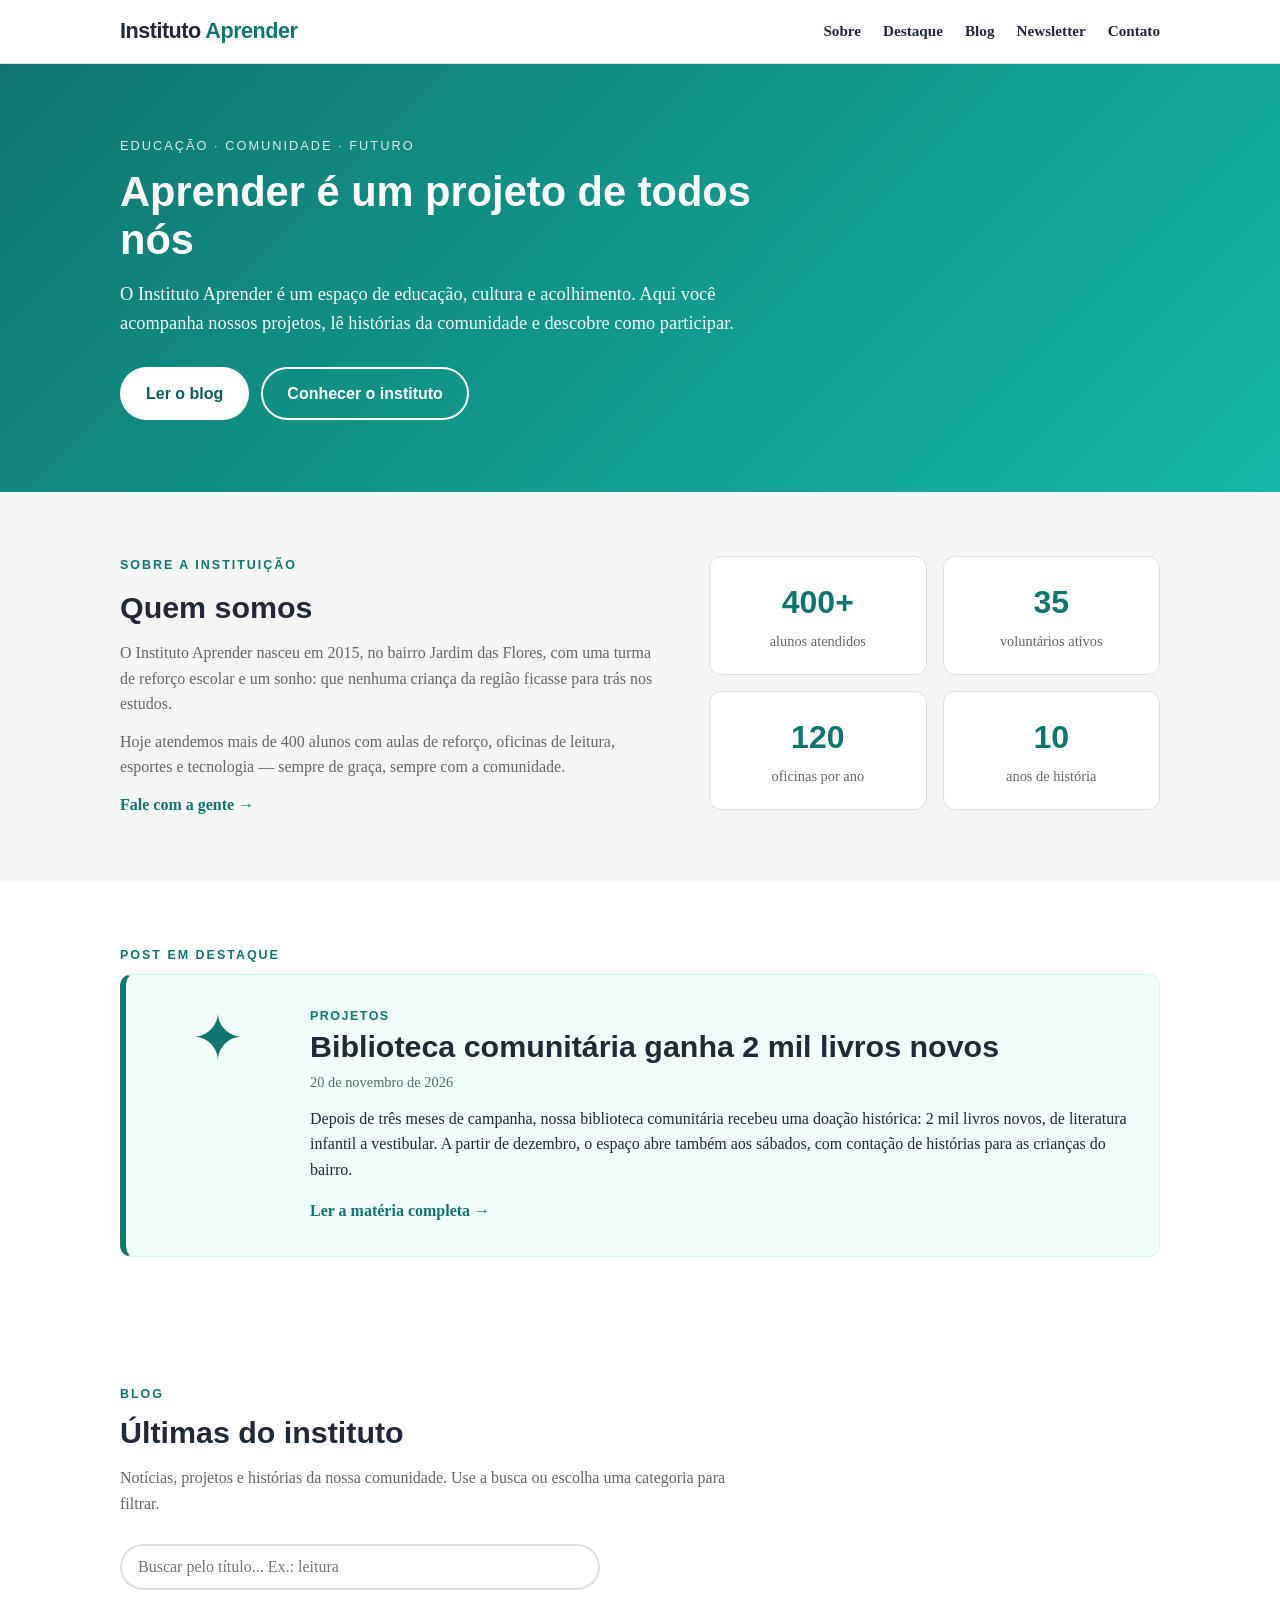
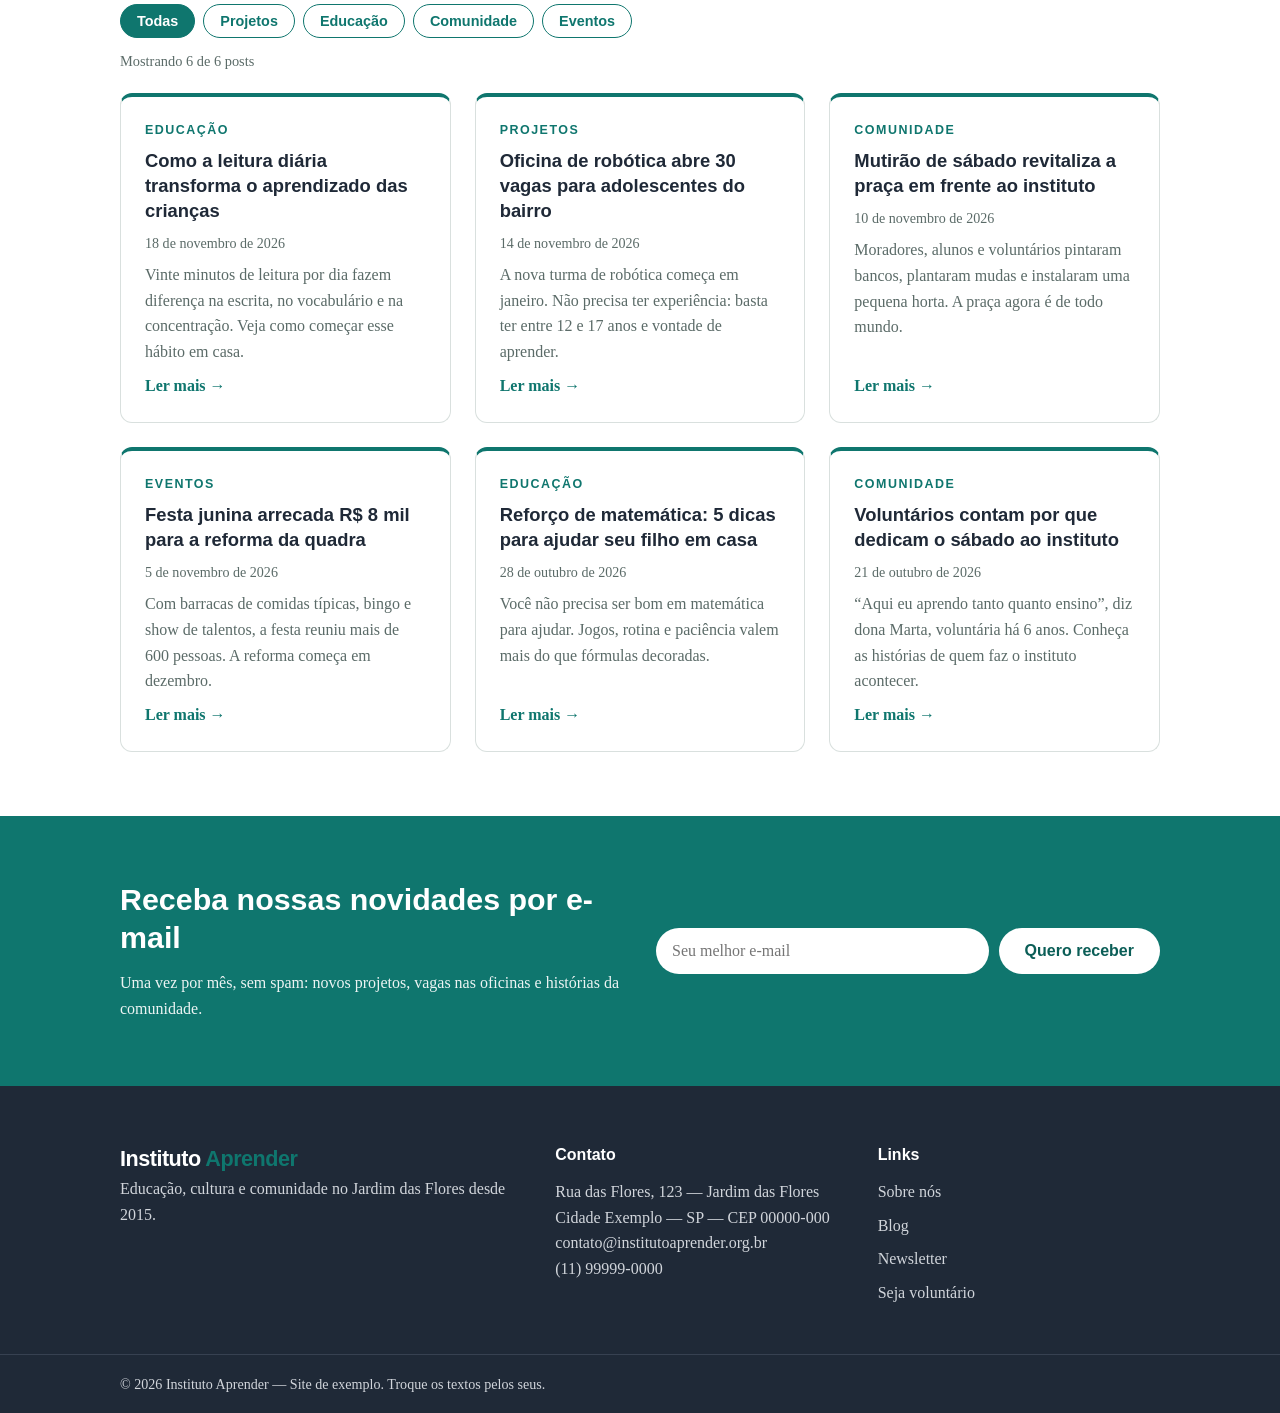
==== modelos/blog-institucional/index.html @ 38d9b3e5 "Add files via upload" ====
<!DOCTYPE html>
<html lang="pt-BR">
<head>
<meta charset="UTF-8">
<meta name="viewport" content="width=device-width, initial-scale=1.0">
<title>Instituto Aprender — Educação e Comunidade</title>
<meta name="description" content="Blog institucional do Instituto Aprender: notícias, projetos e histórias da nossa comunidade educativa.">
<link rel="stylesheet" href="style.css">
</head>
<body>

<header class="topo">
  <div class="container topo-interno">
    <a class="logo" href="#">Instituto <span>Aprender</span></a>
    <nav class="menu" aria-label="Navegação principal">
      <a href="#sobre">Sobre</a>
      <a href="#destaque">Destaque</a>
      <a href="#posts">Blog</a>
      <a href="#newsletter">Newsletter</a>
      <a href="#contato">Contato</a>
    </nav>
  </div>
</header>

<main>
  <!-- HERO -->
  <section class="hero">
    <div class="container">
      <p class="hero-tag">Educação &middot; Comunidade &middot; Futuro</p>
      <h1>Aprender é um projeto de todos nós</h1>
      <p class="hero-texto">O Instituto Aprender é um espaço de educação, cultura e acolhimento. Aqui você acompanha nossos projetos, lê histórias da comunidade e descobre como participar.</p>
      <div class="hero-acoes">
        <a class="btn btn-principal" href="#posts">Ler o blog</a>
        <a class="btn btn-secundario" href="#sobre">Conhecer o instituto</a>
      </div>
    </div>
  </section>

  <!-- SOBRE -->
  <section id="sobre" class="sobre">
    <div class="container sobre-grid">
      <div>
        <p class="rotulo">Sobre a instituição</p>
        <h2>Quem somos</h2>
        <p>O Instituto Aprender nasceu em 2015, no bairro Jardim das Flores, com uma turma de reforço escolar e um sonho: que nenhuma criança da região ficasse para trás nos estudos.</p>
        <p>Hoje atendemos mais de 400 alunos com aulas de reforço, oficinas de leitura, esportes e tecnologia — sempre de graça, sempre com a comunidade.</p>
        <a class="link-seta" href="#contato">Fale com a gente &rarr;</a>
      </div>
      <div class="sobre-numeros">
        <div class="numero"><strong>400+</strong><span>alunos atendidos</span></div>
        <div class="numero"><strong>35</strong><span>voluntários ativos</span></div>
        <div class="numero"><strong>120</strong><span>oficinas por ano</span></div>
        <div class="numero"><strong>10</strong><span>anos de história</span></div>
      </div>
    </div>
  </section>

  <!-- DESTAQUE -->
  <section id="destaque" class="destaque">
    <div class="container">
      <p class="rotulo">Post em destaque</p>
      <article class="destaque-card">
        <div class="destaque-marca" aria-hidden="true">✦</div>
        <div>
          <p class="categoria">Projetos</p>
          <h2>Biblioteca comunitária ganha 2 mil livros novos</h2>
          <p class="data">20 de novembro de 2026</p>
          <p>Depois de três meses de campanha, nossa biblioteca comunitária recebeu uma doação histórica: 2 mil livros novos, de literatura infantil a vestibular. A partir de dezembro, o espaço abre também aos sábados, com contação de histórias para as crianças do bairro.</p>
          <a class="link-seta" href="#posts">Ler a matéria completa &rarr;</a>
        </div>
      </article>
    </div>
  </section>

  <!-- BLOG / POSTS -->
  <section id="posts" class="blog">
    <div class="container">
      <p class="rotulo">Blog</p>
      <h2>Últimas do instituto</h2>
      <p class="secao-texto">Notícias, projetos e histórias da nossa comunidade. Use a busca ou escolha uma categoria para filtrar.</p>

      <div class="filtros">
        <label class="busca">
          <span class="sr-only">Buscar posts</span>
          <input type="search" id="campo-busca" placeholder="Buscar pelo título... Ex.: leitura" autocomplete="off">
        </label>
        <div class="botoes-categoria" role="group" aria-label="Filtrar por categoria">
          <button class="filtro ativo" data-categoria="todas" type="button">Todas</button>
          <button class="filtro" data-categoria="Projetos" type="button">Projetos</button>
          <button class="filtro" data-categoria="Educação" type="button">Educação</button>
          <button class="filtro" data-categoria="Comunidade" type="button">Comunidade</button>
          <button class="filtro" data-categoria="Eventos" type="button">Eventos</button>
        </div>
      </div>

      <p id="resultado-contagem" class="contagem" aria-live="polite">Mostrando 6 de 6 posts</p>

      <div class="grade-posts" id="grade-posts">
        <article class="post" data-categoria="Educação" data-titulo="Como a leitura diária transforma o aprendizado das crianças">
          <p class="categoria">Educação</p>
          <h3>Como a leitura diária transforma o aprendizado das crianças</h3>
          <p class="data">18 de novembro de 2026</p>
          <p class="resumo">Vinte minutos de leitura por dia fazem diferença na escrita, no vocabulário e na concentração. Veja como começar esse hábito em casa.</p>
          <a class="link-seta" href="#">Ler mais &rarr;</a>
        </article>

        <article class="post" data-categoria="Projetos" data-titulo="Oficina de robótica abre 30 vagas para adolescentes do bairro">
          <p class="categoria">Projetos</p>
          <h3>Oficina de robótica abre 30 vagas para adolescentes do bairro</h3>
          <p class="data">14 de novembro de 2026</p>
          <p class="resumo">A nova turma de robótica começa em janeiro. Não precisa ter experiência: basta ter entre 12 e 17 anos e vontade de aprender.</p>
          <a class="link-seta" href="#">Ler mais &rarr;</a>
        </article>

        <article class="post" data-categoria="Comunidade" data-titulo="Mutirão de sábado revitaliza a praça em frente ao instituto">
          <p class="categoria">Comunidade</p>
          <h3>Mutirão de sábado revitaliza a praça em frente ao instituto</h3>
          <p class="data">10 de novembro de 2026</p>
          <p class="resumo">Moradores, alunos e voluntários pintaram bancos, plantaram mudas e instalaram uma pequena horta. A praça agora é de todo mundo.</p>
          <a class="link-seta" href="#">Ler mais &rarr;</a>
        </article>

        <article class="post" data-categoria="Eventos" data-titulo="Festa junina arrecada R$ 8 mil para a reforma da quadra">
          <p class="categoria">Eventos</p>
          <h3>Festa junina arrecada R$ 8 mil para a reforma da quadra</h3>
          <p class="data">5 de novembro de 2026</p>
          <p class="resumo">Com barracas de comidas típicas, bingo e show de talentos, a festa reuniu mais de 600 pessoas. A reforma começa em dezembro.</p>
          <a class="link-seta" href="#">Ler mais &rarr;</a>
        </article>

        <article class="post" data-categoria="Educação" data-titulo="Reforço de matemática: 5 dicas para ajudar seu filho em casa">
          <p class="categoria">Educação</p>
          <h3>Reforço de matemática: 5 dicas para ajudar seu filho em casa</h3>
          <p class="data">28 de outubro de 2026</p>
          <p class="resumo">Você não precisa ser bom em matemática para ajudar. Jogos, rotina e paciência valem mais do que fórmulas decoradas.</p>
          <a class="link-seta" href="#">Ler mais &rarr;</a>
        </article>

        <article class="post" data-categoria="Comunidade" data-titulo="Voluntários contam por que dedicam o sábado ao instituto">
          <p class="categoria">Comunidade</p>
          <h3>Voluntários contam por que dedicam o sábado ao instituto</h3>
          <p class="data">21 de outubro de 2026</p>
          <p class="resumo">“Aqui eu aprendo tanto quanto ensino”, diz dona Marta, voluntária há 6 anos. Conheça as histórias de quem faz o instituto acontecer.</p>
          <a class="link-seta" href="#">Ler mais &rarr;</a>
        </article>
      </div>

      <p id="sem-resultados" class="sem-resultados" hidden>Nenhum post encontrado. Tente outra palavra ou outra categoria.</p>
    </div>
  </section>

  <!-- NEWSLETTER -->
  <section id="newsletter" class="newsletter">
    <div class="container newsletter-interno">
      <div>
        <h2>Receba nossas novidades por e-mail</h2>
        <p>Uma vez por mês, sem spam: novos projetos, vagas nas oficinas e histórias da comunidade.</p>
      </div>
      <form id="form-newsletter" class="form-newsletter" novalidate>
        <label class="sr-only" for="email-newsletter">Seu melhor e-mail</label>
        <input type="email" id="email-newsletter" placeholder="Seu melhor e-mail" required>
        <button class="btn btn-principal" type="submit">Quero receber</button>
        <p id="msg-newsletter" class="msg-sucesso" role="status" hidden></p>
      </form>
    </div>
  </section>
</main>

<!-- CONTATO / RODAPÉ -->
<footer id="contato" class="rodape">
  <div class="container rodape-grid">
    <div>
      <p class="logo rodape-logo">Instituto <span>Aprender</span></p>
      <p>Educação, cultura e comunidade no Jardim das Flores desde 2015.</p>
    </div>
    <div>
      <h3>Contato</h3>
      <p>Rua das Flores, 123 — Jardim das Flores<br>Cidade Exemplo — SP — CEP 00000-000<br>contato@institutoaprender.org.br<br>(11) 99999-0000</p>
    </div>
    <div>
      <h3>Links</h3>
      <ul class="rodape-links">
        <li><a href="#sobre">Sobre nós</a></li>
        <li><a href="#posts">Blog</a></li>
        <li><a href="#newsletter">Newsletter</a></li>
        <li><a href="#">Seja voluntário</a></li>
      </ul>
    </div>
  </div>
  <div class="rodape-base">
    <div class="container">
      <p>&copy; 2026 Instituto Aprender — Site de exemplo. Troque os textos pelos seus.</p>
    </div>
  </div>
</footer>

<script src="script.js"></script>
</body>
</html>
---- modelos/blog-institucional/style.css ----
/* ============================================================
   Instituto Aprender — Blog institucional
   Paleta: teal / verde-água + cinza claro
   Fontes do sistema — sem dependências externas
   ============================================================ */

:root {
  --teal: #0f766e;
  --teal-escuro: #0b5e57;
  --teal-claro: #ccfbf1;
  --teal-fundo: #f0fdfa;
  --cinza-fundo: #f4f6f6;
  --cinza-borda: #d9e0de;
  --texto: #1f2937;
  --texto-suave: #5b6b68;
  --branco: #ffffff;
  --raio: 12px;
}

* { box-sizing: border-box; margin: 0; padding: 0; }

html { scroll-behavior: smooth; }

body {
  font-family: Georgia, "Times New Roman", serif;
  color: var(--texto);
  background: var(--branco);
  line-height: 1.6;
}

h1, h2, h3, .logo, .btn, .filtro, .rotulo, .categoria {
  font-family: -apple-system, "Segoe UI", Roboto, Arial, sans-serif;
}

.container { max-width: 1080px; margin: 0 auto; padding: 0 20px; }
.sr-only {
  position: absolute; width: 1px; height: 1px;
  overflow: hidden; clip: rect(0 0 0 0); white-space: nowrap;
}

a { color: var(--teal); }
img { max-width: 100%; }

/* ---------- Topo ---------- */
.topo {
  background: var(--branco);
  border-bottom: 1px solid var(--cinza-borda);
  position: sticky; top: 0; z-index: 10;
}
.topo-interno {
  display: flex; align-items: center; justify-content: space-between;
  gap: 16px; padding-top: 14px; padding-bottom: 14px; flex-wrap: wrap;
}
.logo {
  font-size: 1.35rem; font-weight: 800; color: var(--texto);
  text-decoration: none; letter-spacing: -0.5px;
}
.logo span { color: var(--teal); }
.menu { display: flex; gap: 22px; flex-wrap: wrap; }
.menu a {
  color: var(--texto); text-decoration: none; font-weight: 600; font-size: 0.95rem;
}
.menu a:hover { color: var(--teal); }

/* ---------- Hero ---------- */
.hero {
  background: linear-gradient(135deg, var(--teal) 0%, #14b8a6 100%);
  color: var(--branco);
  padding: 72px 0;
}
.hero-tag {
  font-family: -apple-system, "Segoe UI", Roboto, Arial, sans-serif;
  text-transform: uppercase; letter-spacing: 2px; font-size: 0.8rem;
  opacity: 0.85; margin-bottom: 12px;
}
.hero h1 { font-size: 2.6rem; line-height: 1.15; max-width: 640px; margin-bottom: 16px; }
.hero-texto { font-size: 1.15rem; max-width: 620px; opacity: 0.95; margin-bottom: 28px; }
.hero-acoes { display: flex; gap: 12px; flex-wrap: wrap; }

.btn {
  display: inline-block; padding: 12px 24px; border-radius: 999px;
  font-weight: 700; text-decoration: none; border: 2px solid transparent;
  cursor: pointer; font-size: 1rem;
}
.btn-principal { background: var(--branco); color: var(--teal-escuro); }
.btn-principal:hover { background: var(--teal-claro); }
.btn-secundario { border-color: var(--branco); color: var(--branco); }
.btn-secundario:hover { background: rgba(255, 255, 255, 0.15); }

/* ---------- Seções ---------- */
section { padding: 64px 0; }
.rotulo {
  text-transform: uppercase; letter-spacing: 2px; font-size: 0.78rem;
  font-weight: 700; color: var(--teal); margin-bottom: 8px;
}
h2 { font-size: 1.9rem; line-height: 1.25; margin-bottom: 14px; }
.secao-texto { color: var(--texto-suave); max-width: 640px; margin-bottom: 28px; }
.link-seta { font-weight: 700; text-decoration: none; }
.link-seta:hover { text-decoration: underline; }

/* ---------- Sobre ---------- */
.sobre { background: var(--cinza-fundo); }
.sobre-grid { display: grid; grid-template-columns: 1.2fr 1fr; gap: 48px; align-items: start; }
.sobre-grid p { margin-bottom: 12px; color: var(--texto-suave); }
.sobre-grid p:first-of-type { color: var(--teal); }
.sobre-numeros {
  display: grid; grid-template-columns: 1fr 1fr; gap: 16px;
}
.numero {
  background: var(--branco); border: 1px solid var(--cinza-borda);
  border-radius: var(--raio); padding: 20px; text-align: center;
}
.numero strong {
  display: block; font-family: -apple-system, "Segoe UI", Roboto, Arial, sans-serif;
  font-size: 2rem; color: var(--teal);
}
.numero span { font-size: 0.9rem; color: var(--texto-suave); }

/* ---------- Destaque ---------- */
.destaque-card {
  display: grid; grid-template-columns: 120px 1fr; gap: 32px;
  background: var(--teal-fundo); border: 1px solid var(--teal-claro);
  border-left: 6px solid var(--teal);
  border-radius: var(--raio); padding: 32px; align-items: start;
}
.destaque-marca {
  font-size: 4rem; color: var(--teal); text-align: center; line-height: 1;
}
.destaque-card h2 { margin-bottom: 6px; }
.destaque-card .data { color: var(--texto-suave); font-size: 0.9rem; margin-bottom: 12px; }
.destaque-card p:last-of-type { margin-bottom: 16px; }

/* ---------- Blog ---------- */
.filtros { display: flex; flex-direction: column; gap: 14px; margin-bottom: 12px; }
.busca input {
  width: 100%; max-width: 480px; padding: 12px 16px;
  border: 2px solid var(--cinza-borda); border-radius: 999px;
  font-size: 1rem; font-family: inherit; background: var(--branco);
}
.busca input:focus { outline: none; border-color: var(--teal); }
.botoes-categoria { display: flex; gap: 8px; flex-wrap: wrap; }
.filtro {
  padding: 8px 16px; border-radius: 999px; border: 1.5px solid var(--teal);
  background: var(--branco); color: var(--teal); font-weight: 700;
  cursor: pointer; font-size: 0.9rem;
}
.filtro:hover { background: var(--teal-claro); }
.filtro.ativo { background: var(--teal); color: var(--branco); }
.contagem { color: var(--texto-suave); font-size: 0.9rem; margin-bottom: 20px; }

.grade-posts {
  display: grid; grid-template-columns: repeat(3, 1fr); gap: 24px;
}
.post {
  border: 1px solid var(--cinza-borda); border-radius: var(--raio);
  padding: 24px; background: var(--branco);
  display: flex; flex-direction: column; gap: 8px;
  border-top: 4px solid var(--teal);
}
.post:hover { box-shadow: 0 6px 20px rgba(15, 118, 110, 0.12); }
.categoria {
  font-size: 0.78rem; font-weight: 700; text-transform: uppercase;
  letter-spacing: 1.5px; color: var(--teal);
}
.post h3 { font-size: 1.15rem; line-height: 1.35; }
.post .data { color: var(--texto-suave); font-size: 0.88rem; }
.post .resumo { color: var(--texto-suave); flex: 1; }
.sem-resultados {
  background: var(--cinza-fundo); border-radius: var(--raio);
  padding: 24px; text-align: center; color: var(--texto-suave); margin-top: 8px;
}

/* ---------- Newsletter ---------- */
.newsletter { background: var(--teal); color: var(--branco); }
.newsletter-interno {
  display: grid; grid-template-columns: 1fr 1fr; gap: 32px; align-items: center;
}
.newsletter h2 { color: var(--branco); }
.newsletter p { opacity: 0.92; }
.form-newsletter { display: flex; gap: 10px; flex-wrap: wrap; }
.form-newsletter input {
  flex: 1; min-width: 220px; padding: 12px 16px; border-radius: 999px;
  border: none; font-size: 1rem; font-family: inherit;
}
.form-newsletter input:focus { outline: 3px solid var(--teal-claro); }
.msg-sucesso {
  width: 100%; background: var(--teal-claro); color: var(--teal-escuro);
  border-radius: 8px; padding: 12px 16px; font-weight: 700;
  font-family: -apple-system, "Segoe UI", Roboto, Arial, sans-serif;
}

/* ---------- Rodapé ---------- */
.rodape { background: #1f2937; color: #d1d5db; padding: 56px 0 0; }
.rodape-grid {
  display: grid; grid-template-columns: 1.4fr 1fr 1fr; gap: 40px; padding-bottom: 40px;
}
.rodape-logo { color: var(--branco); }
.rodape h3 {
  color: var(--branco); font-size: 1rem; margin-bottom: 12px;
  font-family: -apple-system, "Segoe UI", Roboto, Arial, sans-serif;
}
.rodape-links { list-style: none; }
.rodape-links li { margin-bottom: 8px; }
.rodape-links a, .rodape a { color: #d1d5db; text-decoration: none; }
.rodape-links a:hover { color: var(--branco); text-decoration: underline; }
.rodape-base { border-top: 1px solid #374151; padding: 18px 0; font-size: 0.88rem; }

/* ---------- Responsivo ---------- */
@media (max-width: 820px) {
  .grade-posts { grid-template-columns: repeat(2, 1fr); }
  .sobre-grid, .newsletter-interno { grid-template-columns: 1fr; gap: 28px; }
  .rodape-grid { grid-template-columns: 1fr 1fr; }
  .hero h1 { font-size: 2rem; }
}
@media (max-width: 560px) {
  section { padding: 44px 0; }
  .hero { padding: 52px 0; }
  .hero h1 { font-size: 1.7rem; }
  .grade-posts { grid-template-columns: 1fr; }
  .destaque-card { grid-template-columns: 1fr; gap: 8px; padding: 24px; }
  .destaque-marca { text-align: left; font-size: 2.5rem; }
  .rodape-grid { grid-template-columns: 1fr; }
  .menu { gap: 14px; }
}
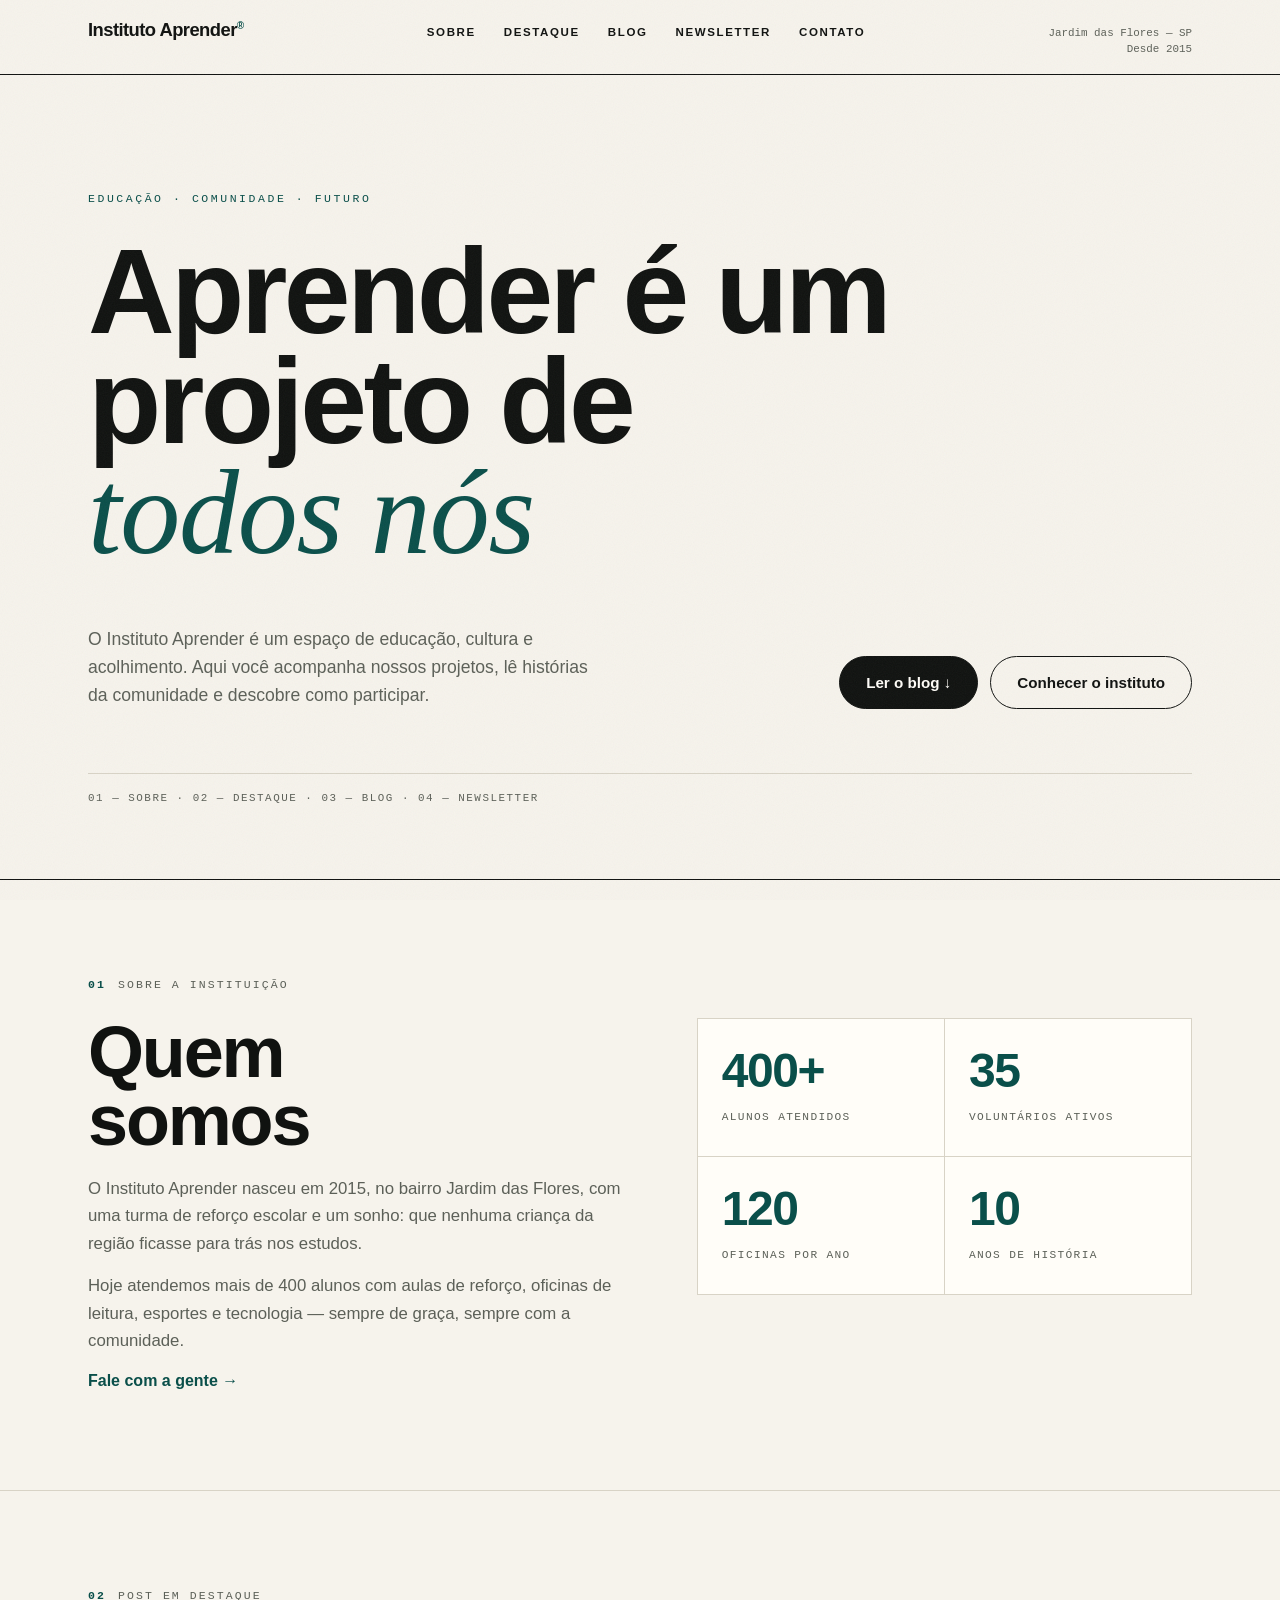
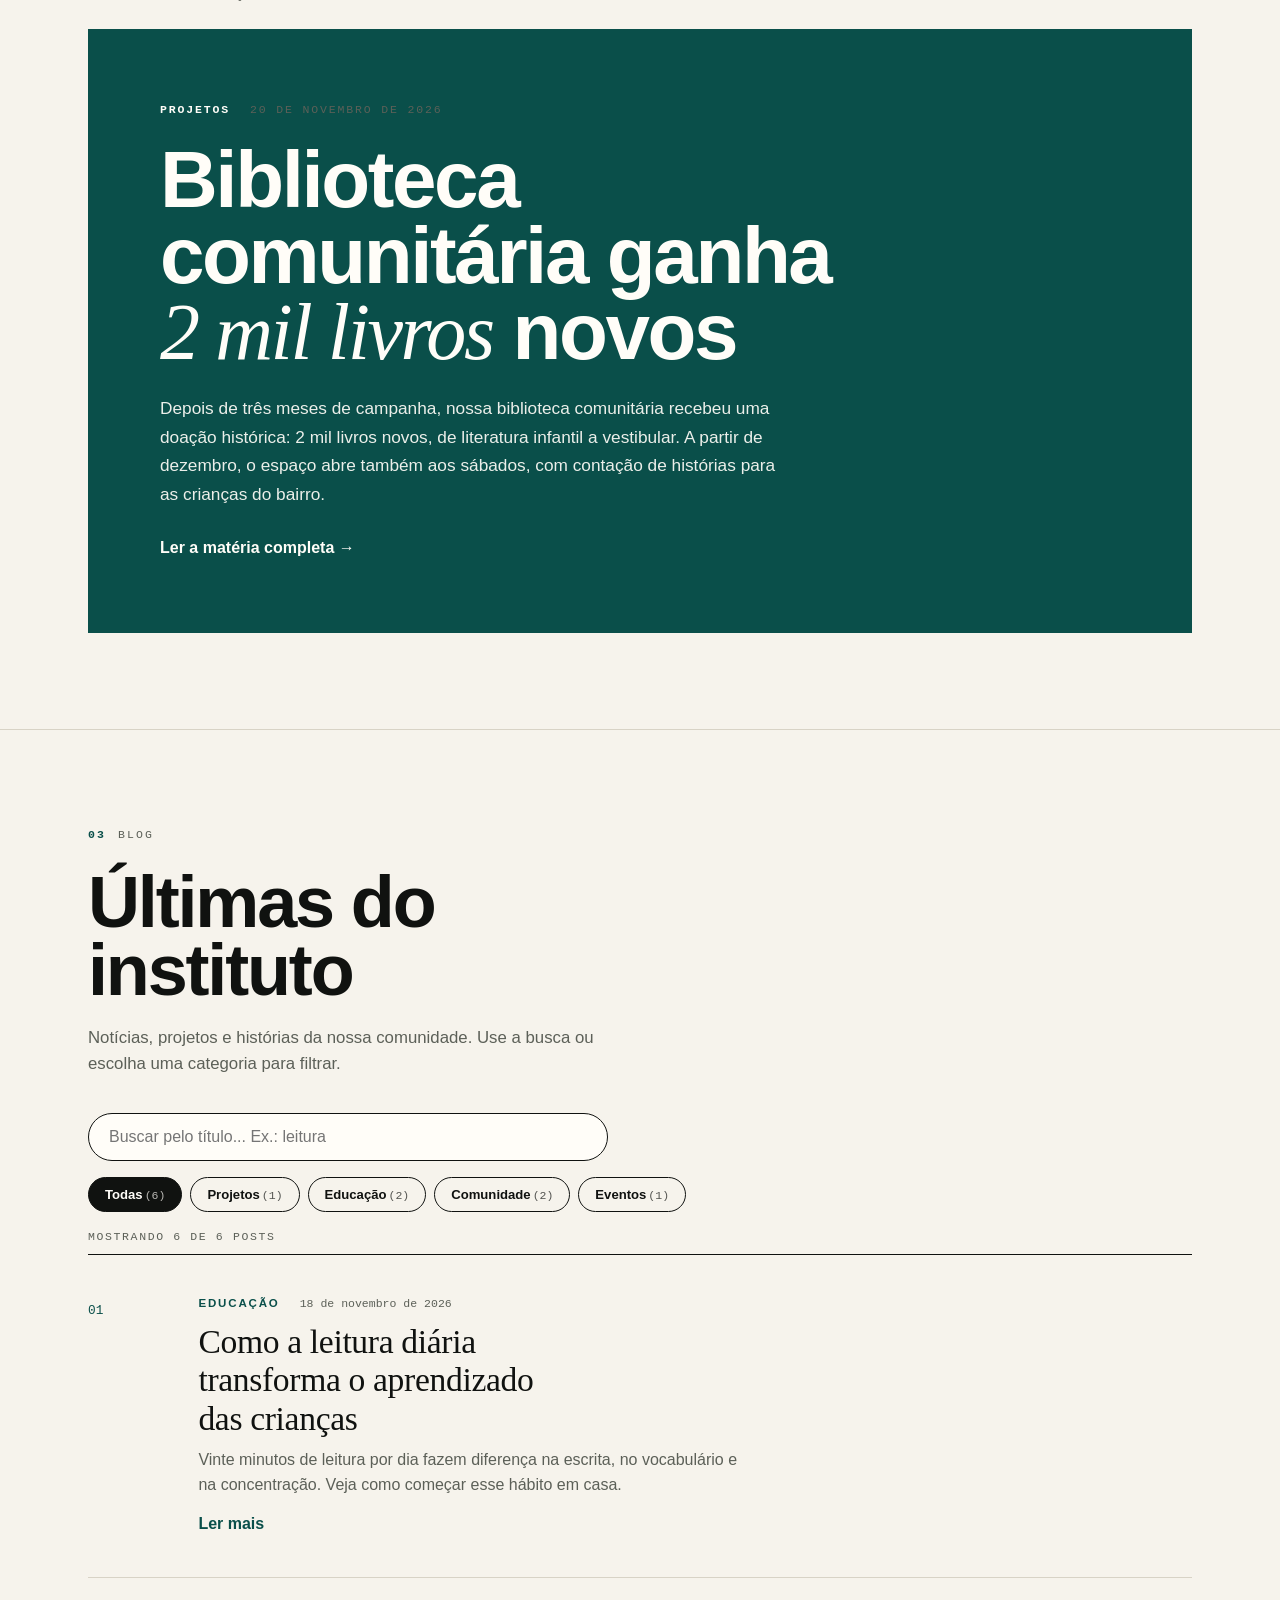
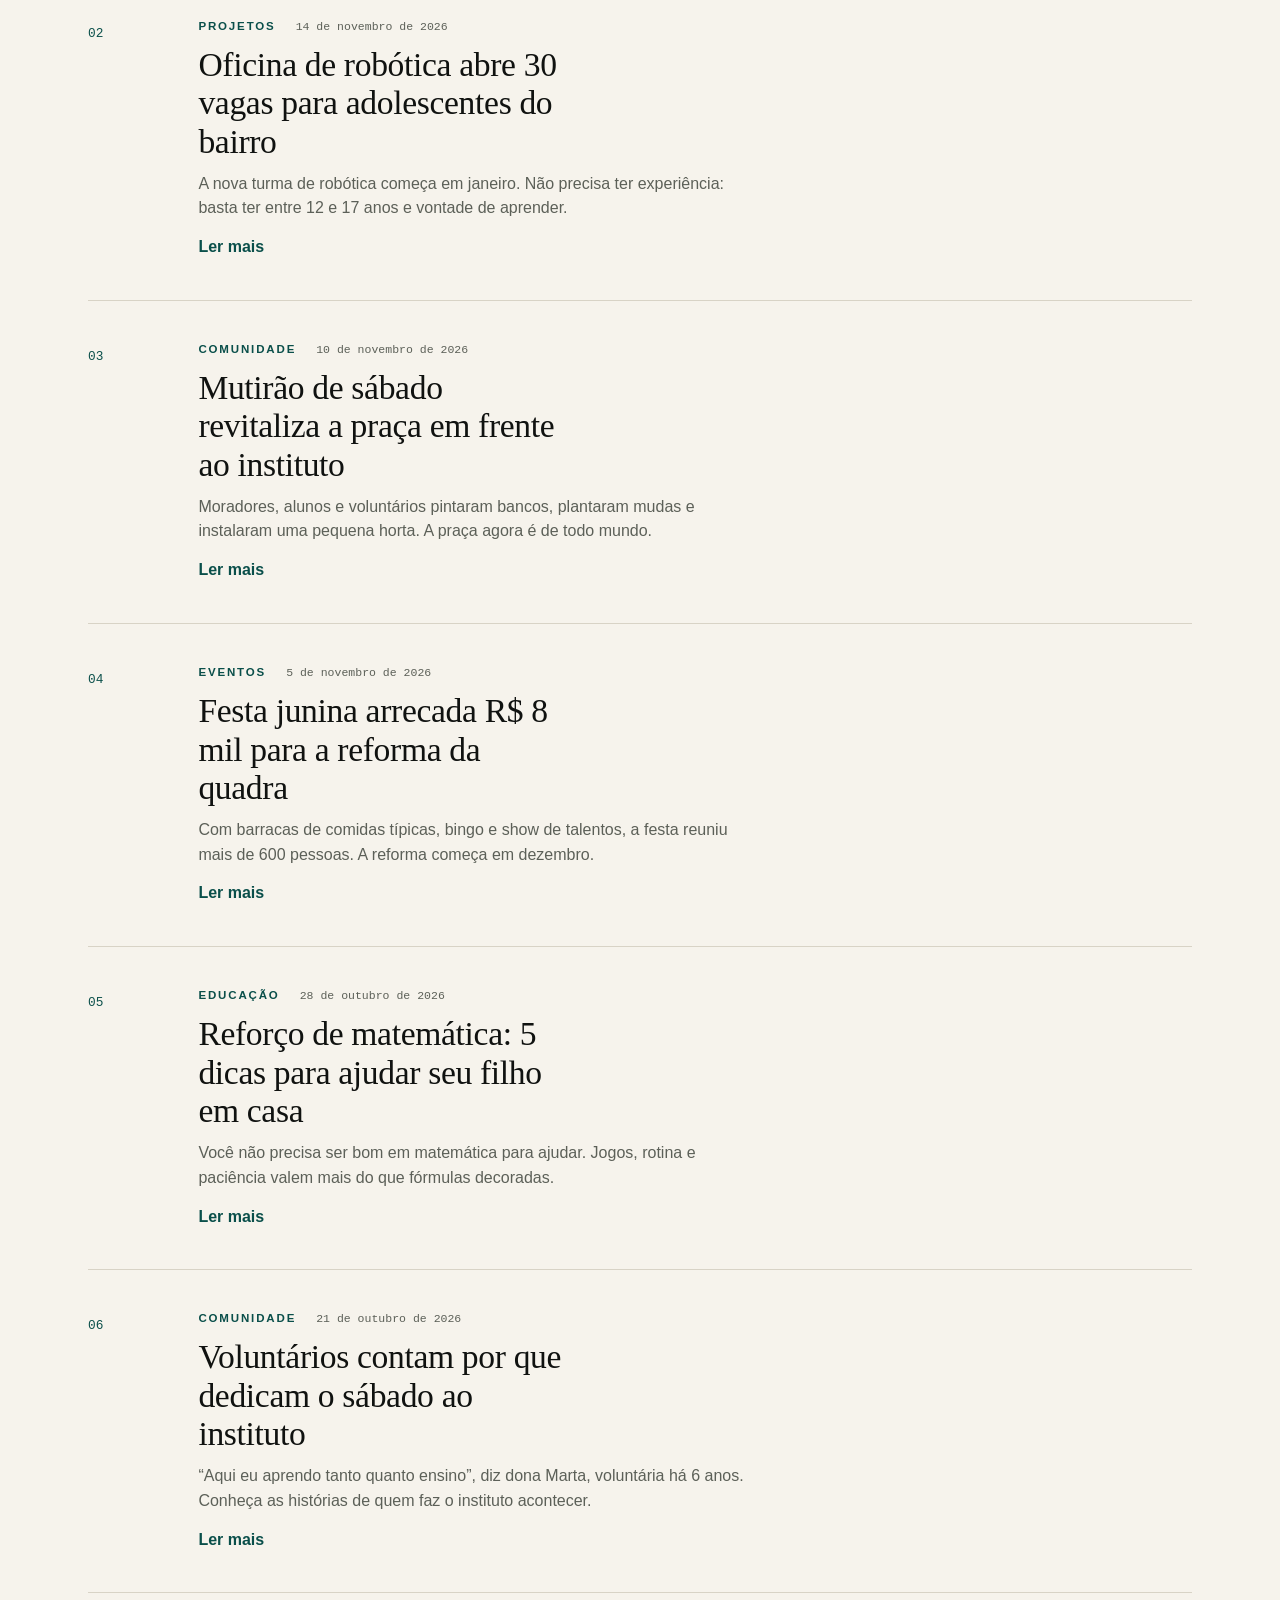
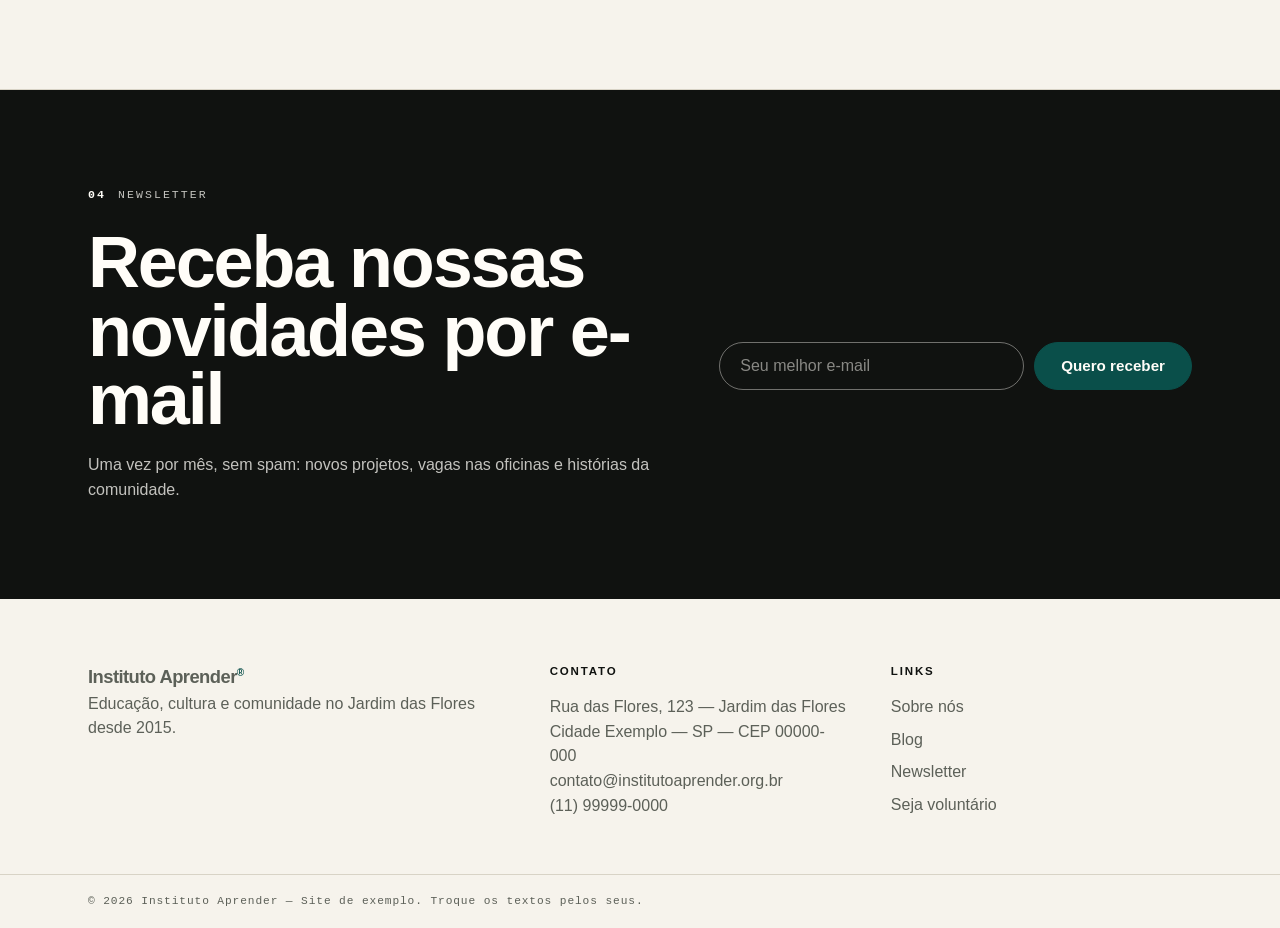
==== commit fe6373c7: "Atualizar modelos/blog-institucional/index.html para v2 (visual renovado)" ====
--- a/modelos/blog-institucional/index.html
+++ b/modelos/blog-institucional/index.html
@@ -9,9 +9,12 @@
 </head>
 <body>
 
+<!-- Grão sutil (CSS puro, sem imagem externa) -->
+<div class="grao" aria-hidden="true"></div>
+
 <header class="topo">
   <div class="container topo-interno">
-    <a class="logo" href="#">Instituto <span>Aprender</span></a>
+    <a class="logo" href="#">Instituto&nbsp;Aprender<sup>®</sup></a>
     <nav class="menu" aria-label="Navegação principal">
       <a href="#sobre">Sobre</a>
       <a href="#destaque">Destaque</a>
@@ -19,6 +22,7 @@
       <a href="#newsletter">Newsletter</a>
       <a href="#contato">Contato</a>
     </nav>
+    <p class="topo-meta">Jardim das Flores — SP<br>Desde 2015</p>
   </div>
 </header>
 
@@ -26,60 +30,59 @@
   <!-- HERO -->
   <section class="hero">
     <div class="container">
-      <p class="hero-tag">Educação &middot; Comunidade &middot; Futuro</p>
-      <h1>Aprender é um projeto de todos nós</h1>
-      <p class="hero-texto">O Instituto Aprender é um espaço de educação, cultura e acolhimento. Aqui você acompanha nossos projetos, lê histórias da comunidade e descobre como participar.</p>
-      <div class="hero-acoes">
-        <a class="btn btn-principal" href="#posts">Ler o blog</a>
-        <a class="btn btn-secundario" href="#sobre">Conhecer o instituto</a>
-      </div>
-    </div>
-  </section>
-
-  <!-- SOBRE -->
+      <p class="hero-kicker reveal">Educação · Comunidade · Futuro</p>
+      <h1 class="reveal">Aprender é um<br>projeto de <em>todos nós</em></h1>
+      <div class="hero-rodape">
+        <p class="hero-texto reveal">O Instituto Aprender é um espaço de educação, cultura e acolhimento. Aqui você acompanha nossos projetos, lê histórias da comunidade e descobre como participar.</p>
+        <div class="hero-acoes reveal">
+          <a class="btn btn-principal" href="#posts">Ler o blog <span aria-hidden="true">↓</span></a>
+          <a class="btn btn-secundario" href="#sobre">Conhecer o instituto</a>
+        </div>
+      </div>
+      <p class="hero-indice reveal" aria-hidden="true">01 — Sobre · 02 — Destaque · 03 — Blog · 04 — Newsletter</p>
+    </div>
+  </section>
+  <!-- 01 · SOBRE -->
   <section id="sobre" class="sobre">
-    <div class="container sobre-grid">
-      <div>
-        <p class="rotulo">Sobre a instituição</p>
-        <h2>Quem somos</h2>
-        <p>O Instituto Aprender nasceu em 2015, no bairro Jardim das Flores, com uma turma de reforço escolar e um sonho: que nenhuma criança da região ficasse para trás nos estudos.</p>
-        <p>Hoje atendemos mais de 400 alunos com aulas de reforço, oficinas de leitura, esportes e tecnologia — sempre de graça, sempre com a comunidade.</p>
-        <a class="link-seta" href="#contato">Fale com a gente &rarr;</a>
-      </div>
-      <div class="sobre-numeros">
-        <div class="numero"><strong>400+</strong><span>alunos atendidos</span></div>
-        <div class="numero"><strong>35</strong><span>voluntários ativos</span></div>
-        <div class="numero"><strong>120</strong><span>oficinas por ano</span></div>
-        <div class="numero"><strong>10</strong><span>anos de história</span></div>
-      </div>
-    </div>
-  </section>
-
-  <!-- DESTAQUE -->
+    <div class="container">
+      <p class="rotulo reveal"><span class="rotulo-num">01</span> Sobre a instituição</p>
+      <div class="sobre-grid">
+        <div class="reveal">
+          <h2>Quem<br>somos</h2>
+          <p>O Instituto Aprender nasceu em 2015, no bairro Jardim das Flores, com uma turma de reforço escolar e um sonho: que nenhuma criança da região ficasse para trás nos estudos.</p>
+          <p>Hoje atendemos mais de 400 alunos com aulas de reforço, oficinas de leitura, esportes e tecnologia — sempre de graça, sempre com a comunidade.</p>
+          <a class="link-seta" href="#contato">Fale com a gente <span aria-hidden="true">→</span></a>
+        </div>
+        <ul class="sobre-numeros">
+          <li class="numero reveal"><strong>400+</strong><span>alunos atendidos</span></li>
+          <li class="numero reveal"><strong>35</strong><span>voluntários ativos</span></li>
+          <li class="numero reveal"><strong>120</strong><span>oficinas por ano</span></li>
+          <li class="numero reveal"><strong>10</strong><span>anos de história</span></li>
+        </ul>
+      </div>
+    </div>
+  </section>
+
+  <!-- 02 · DESTAQUE -->
   <section id="destaque" class="destaque">
     <div class="container">
-      <p class="rotulo">Post em destaque</p>
-      <article class="destaque-card">
-        <div class="destaque-marca" aria-hidden="true">✦</div>
-        <div>
-          <p class="categoria">Projetos</p>
-          <h2>Biblioteca comunitária ganha 2 mil livros novos</h2>
-          <p class="data">20 de novembro de 2026</p>
-          <p>Depois de três meses de campanha, nossa biblioteca comunitária recebeu uma doação histórica: 2 mil livros novos, de literatura infantil a vestibular. A partir de dezembro, o espaço abre também aos sábados, com contação de histórias para as crianças do bairro.</p>
-          <a class="link-seta" href="#posts">Ler a matéria completa &rarr;</a>
-        </div>
+      <p class="rotulo reveal"><span class="rotulo-num">02</span> Post em destaque</p>
+      <article class="destaque-card reveal">
+        <p class="destaque-meta"><span class="categoria">Projetos</span><span class="data">20 de novembro de 2026</span></p>
+        <h2 class="destaque-titulo">Biblioteca comunitária ganha <em>2 mil livros</em> novos</h2>
+        <p class="destaque-texto">Depois de três meses de campanha, nossa biblioteca comunitária recebeu uma doação histórica: 2 mil livros novos, de literatura infantil a vestibular. A partir de dezembro, o espaço abre também aos sábados, com contação de histórias para as crianças do bairro.</p>
+        <a class="link-seta" href="#posts">Ler a matéria completa <span aria-hidden="true">→</span></a>
       </article>
     </div>
   </section>
-
-  <!-- BLOG / POSTS -->
+  <!-- 03 · BLOG / POSTS -->
   <section id="posts" class="blog">
     <div class="container">
-      <p class="rotulo">Blog</p>
-      <h2>Últimas do instituto</h2>
-      <p class="secao-texto">Notícias, projetos e histórias da nossa comunidade. Use a busca ou escolha uma categoria para filtrar.</p>
-
-      <div class="filtros">
+      <p class="rotulo reveal"><span class="rotulo-num">03</span> Blog</p>
+      <h2 class="reveal">Últimas do<br>instituto</h2>
+      <p class="secao-texto reveal">Notícias, projetos e histórias da nossa comunidade. Use a busca ou escolha uma categoria para filtrar.</p>
+
+      <div class="filtros reveal">
         <label class="busca">
           <span class="sr-only">Buscar posts</span>
           <input type="search" id="campo-busca" placeholder="Buscar pelo título... Ex.: leitura" autocomplete="off">
@@ -95,73 +98,86 @@
 
       <p id="resultado-contagem" class="contagem" aria-live="polite">Mostrando 6 de 6 posts</p>
 
-      <div class="grade-posts" id="grade-posts">
-        <article class="post" data-categoria="Educação" data-titulo="Como a leitura diária transforma o aprendizado das crianças">
-          <p class="categoria">Educação</p>
-          <h3>Como a leitura diária transforma o aprendizado das crianças</h3>
-          <p class="data">18 de novembro de 2026</p>
-          <p class="resumo">Vinte minutos de leitura por dia fazem diferença na escrita, no vocabulário e na concentração. Veja como começar esse hábito em casa.</p>
-          <a class="link-seta" href="#">Ler mais &rarr;</a>
-        </article>
-
-        <article class="post" data-categoria="Projetos" data-titulo="Oficina de robótica abre 30 vagas para adolescentes do bairro">
-          <p class="categoria">Projetos</p>
-          <h3>Oficina de robótica abre 30 vagas para adolescentes do bairro</h3>
-          <p class="data">14 de novembro de 2026</p>
-          <p class="resumo">A nova turma de robótica começa em janeiro. Não precisa ter experiência: basta ter entre 12 e 17 anos e vontade de aprender.</p>
-          <a class="link-seta" href="#">Ler mais &rarr;</a>
-        </article>
-
-        <article class="post" data-categoria="Comunidade" data-titulo="Mutirão de sábado revitaliza a praça em frente ao instituto">
-          <p class="categoria">Comunidade</p>
-          <h3>Mutirão de sábado revitaliza a praça em frente ao instituto</h3>
-          <p class="data">10 de novembro de 2026</p>
-          <p class="resumo">Moradores, alunos e voluntários pintaram bancos, plantaram mudas e instalaram uma pequena horta. A praça agora é de todo mundo.</p>
-          <a class="link-seta" href="#">Ler mais &rarr;</a>
-        </article>
-
-        <article class="post" data-categoria="Eventos" data-titulo="Festa junina arrecada R$ 8 mil para a reforma da quadra">
-          <p class="categoria">Eventos</p>
-          <h3>Festa junina arrecada R$ 8 mil para a reforma da quadra</h3>
-          <p class="data">5 de novembro de 2026</p>
-          <p class="resumo">Com barracas de comidas típicas, bingo e show de talentos, a festa reuniu mais de 600 pessoas. A reforma começa em dezembro.</p>
-          <a class="link-seta" href="#">Ler mais &rarr;</a>
-        </article>
-
-        <article class="post" data-categoria="Educação" data-titulo="Reforço de matemática: 5 dicas para ajudar seu filho em casa">
-          <p class="categoria">Educação</p>
-          <h3>Reforço de matemática: 5 dicas para ajudar seu filho em casa</h3>
-          <p class="data">28 de outubro de 2026</p>
-          <p class="resumo">Você não precisa ser bom em matemática para ajudar. Jogos, rotina e paciência valem mais do que fórmulas decoradas.</p>
-          <a class="link-seta" href="#">Ler mais &rarr;</a>
-        </article>
-
-        <article class="post" data-categoria="Comunidade" data-titulo="Voluntários contam por que dedicam o sábado ao instituto">
-          <p class="categoria">Comunidade</p>
-          <h3>Voluntários contam por que dedicam o sábado ao instituto</h3>
-          <p class="data">21 de outubro de 2026</p>
-          <p class="resumo">“Aqui eu aprendo tanto quanto ensino”, diz dona Marta, voluntária há 6 anos. Conheça as histórias de quem faz o instituto acontecer.</p>
-          <a class="link-seta" href="#">Ler mais &rarr;</a>
+      <div class="indice-posts" id="grade-posts">
+        <article class="post reveal" data-categoria="Educação" data-titulo="Como a leitura diária transforma o aprendizado das crianças">
+          <span class="post-num" aria-hidden="true">01</span>
+          <div class="post-corpo">
+            <p class="post-meta"><span class="categoria">Educação</span><span class="data">18 de novembro de 2026</span></p>
+            <h3>Como a leitura diária transforma o aprendizado das crianças</h3>
+            <p class="resumo">Vinte minutos de leitura por dia fazem diferença na escrita, no vocabulário e na concentração. Veja como começar esse hábito em casa.</p>
+            <a class="link-seta" href="#">Ler mais <span class="seta" aria-hidden="true">→</span></a>
+          </div>
+        </article>
+
+        <article class="post reveal" data-categoria="Projetos" data-titulo="Oficina de robótica abre 30 vagas para adolescentes do bairro">
+          <span class="post-num" aria-hidden="true">02</span>
+          <div class="post-corpo">
+            <p class="post-meta"><span class="categoria">Projetos</span><span class="data">14 de novembro de 2026</span></p>
+            <h3>Oficina de robótica abre 30 vagas para adolescentes do bairro</h3>
+            <p class="resumo">A nova turma de robótica começa em janeiro. Não precisa ter experiência: basta ter entre 12 e 17 anos e vontade de aprender.</p>
+            <a class="link-seta" href="#">Ler mais <span class="seta" aria-hidden="true">→</span></a>
+          </div>
+        </article>
+
+        <article class="post reveal" data-categoria="Comunidade" data-titulo="Mutirão de sábado revitaliza a praça em frente ao instituto">
+          <span class="post-num" aria-hidden="true">03</span>
+          <div class="post-corpo">
+            <p class="post-meta"><span class="categoria">Comunidade</span><span class="data">10 de novembro de 2026</span></p>
+            <h3>Mutirão de sábado revitaliza a praça em frente ao instituto</h3>
+            <p class="resumo">Moradores, alunos e voluntários pintaram bancos, plantaram mudas e instalaram uma pequena horta. A praça agora é de todo mundo.</p>
+            <a class="link-seta" href="#">Ler mais <span class="seta" aria-hidden="true">→</span></a>
+          </div>
+        </article>
+        <article class="post reveal" data-categoria="Eventos" data-titulo="Festa junina arrecada R$ 8 mil para a reforma da quadra">
+          <span class="post-num" aria-hidden="true">04</span>
+          <div class="post-corpo">
+            <p class="post-meta"><span class="categoria">Eventos</span><span class="data">5 de novembro de 2026</span></p>
+            <h3>Festa junina arrecada R$ 8 mil para a reforma da quadra</h3>
+            <p class="resumo">Com barracas de comidas típicas, bingo e show de talentos, a festa reuniu mais de 600 pessoas. A reforma começa em dezembro.</p>
+            <a class="link-seta" href="#">Ler mais <span class="seta" aria-hidden="true">→</span></a>
+          </div>
+        </article>
+
+        <article class="post reveal" data-categoria="Educação" data-titulo="Reforço de matemática: 5 dicas para ajudar seu filho em casa">
+          <span class="post-num" aria-hidden="true">05</span>
+          <div class="post-corpo">
+            <p class="post-meta"><span class="categoria">Educação</span><span class="data">28 de outubro de 2026</span></p>
+            <h3>Reforço de matemática: 5 dicas para ajudar seu filho em casa</h3>
+            <p class="resumo">Você não precisa ser bom em matemática para ajudar. Jogos, rotina e paciência valem mais do que fórmulas decoradas.</p>
+            <a class="link-seta" href="#">Ler mais <span class="seta" aria-hidden="true">→</span></a>
+          </div>
+        </article>
+
+        <article class="post reveal" data-categoria="Comunidade" data-titulo="Voluntários contam por que dedicam o sábado ao instituto">
+          <span class="post-num" aria-hidden="true">06</span>
+          <div class="post-corpo">
+            <p class="post-meta"><span class="categoria">Comunidade</span><span class="data">21 de outubro de 2026</span></p>
+            <h3>Voluntários contam por que dedicam o sábado ao instituto</h3>
+            <p class="resumo">“Aqui eu aprendo tanto quanto ensino”, diz dona Marta, voluntária há 6 anos. Conheça as histórias de quem faz o instituto acontecer.</p>
+            <a class="link-seta" href="#">Ler mais <span class="seta" aria-hidden="true">→</span></a>
+          </div>
         </article>
       </div>
 
       <p id="sem-resultados" class="sem-resultados" hidden>Nenhum post encontrado. Tente outra palavra ou outra categoria.</p>
     </div>
   </section>
-
-  <!-- NEWSLETTER -->
+  <!-- 04 · NEWSLETTER -->
   <section id="newsletter" class="newsletter">
-    <div class="container newsletter-interno">
-      <div>
-        <h2>Receba nossas novidades por e-mail</h2>
-        <p>Uma vez por mês, sem spam: novos projetos, vagas nas oficinas e histórias da comunidade.</p>
-      </div>
-      <form id="form-newsletter" class="form-newsletter" novalidate>
-        <label class="sr-only" for="email-newsletter">Seu melhor e-mail</label>
-        <input type="email" id="email-newsletter" placeholder="Seu melhor e-mail" required>
-        <button class="btn btn-principal" type="submit">Quero receber</button>
-        <p id="msg-newsletter" class="msg-sucesso" role="status" hidden></p>
-      </form>
+    <div class="container">
+      <p class="rotulo rotulo-claro reveal"><span class="rotulo-num">04</span> Newsletter</p>
+      <div class="newsletter-interno">
+        <div class="reveal">
+          <h2>Receba nossas novidades por e-mail</h2>
+          <p>Uma vez por mês, sem spam: novos projetos, vagas nas oficinas e histórias da comunidade.</p>
+        </div>
+        <form id="form-newsletter" class="form-newsletter reveal" novalidate>
+          <label class="sr-only" for="email-newsletter">Seu melhor e-mail</label>
+          <input type="email" id="email-newsletter" placeholder="Seu melhor e-mail" required>
+          <button class="btn btn-principal" type="submit">Quero receber</button>
+          <p id="msg-newsletter" class="msg-sucesso" role="status" hidden></p>
+        </form>
+      </div>
     </div>
   </section>
 </main>
@@ -170,7 +186,7 @@
 <footer id="contato" class="rodape">
   <div class="container rodape-grid">
     <div>
-      <p class="logo rodape-logo">Instituto <span>Aprender</span></p>
+      <p class="logo rodape-logo">Instituto Aprender<sup>®</sup></p>
       <p>Educação, cultura e comunidade no Jardim das Flores desde 2015.</p>
     </div>
     <div>
--- a/modelos/blog-institucional/style.css
+++ b/modelos/blog-institucional/style.css
@@ -1,20 +1,23 @@
 /* ============================================================
-   Instituto Aprender — Blog institucional
-   Paleta: teal / verde-água + cinza claro
-   Fontes do sistema — sem dependências externas
+   Instituto Aprender — Blog institucional · v2
+   Direção editorial (inspiração Awwwards): tipografia gigante,
+   off-white + preto + UM teal profundo, índice editorial,
+   reveal ao rolar, grão em CSS. Sem dependências externas,
+   sem CDN, sem imagens, sem Google Fonts — só fontes do sistema.
    ============================================================ */
 
 :root {
-  --teal: #0f766e;
-  --teal-escuro: #0b5e57;
-  --teal-claro: #ccfbf1;
-  --teal-fundo: #f0fdfa;
-  --cinza-fundo: #f4f6f6;
-  --cinza-borda: #d9e0de;
-  --texto: #1f2937;
-  --texto-suave: #5b6b68;
-  --branco: #ffffff;
-  --raio: 12px;
+  --papel: #f6f3ec;        /* off-white */
+  --tinta: #101210;        /* quase-preto */
+  --teal: #0a4f4a;         /* teal profundo — cor de campo */
+  --teal-vivo: #0f766e;    /* teal de apoio (hover / detalhe) */
+  --teal-claro: #d9ebe6;   /* teal bem claro p/ fundos */
+  --cinza-borda: #d8d3c6;
+  --texto-suave: #5c6058;
+  --branco: #fffdf8;
+  --sans: "Helvetica Neue", Helvetica, -apple-system, "Segoe UI", Roboto, Arial, sans-serif;
+  --serif: Georgia, "Times New Roman", serif;
+  --mono: ui-monospace, "SF Mono", SFMono-Regular, Menlo, Consolas, "Liberation Mono", monospace;
 }
 
 * { box-sizing: border-box; margin: 0; padding: 0; }
@@ -22,203 +25,287 @@
 html { scroll-behavior: smooth; }
 
 body {
-  font-family: Georgia, "Times New Roman", serif;
-  color: var(--texto);
-  background: var(--branco);
-  line-height: 1.6;
-}
-
-h1, h2, h3, .logo, .btn, .filtro, .rotulo, .categoria {
-  font-family: -apple-system, "Segoe UI", Roboto, Arial, sans-serif;
-}
-
-.container { max-width: 1080px; margin: 0 auto; padding: 0 20px; }
+  font-family: var(--sans);
+  color: var(--tinta);
+  background: var(--papel);
+  line-height: 1.55;
+  -webkit-font-smoothing: antialiased;
+}
+
+h1, h2, h3, .logo, .btn, .filtro, .rotulo, .numero strong {
+  font-family: var(--sans);
+}
+
+.container { max-width: 1200px; margin: 0 auto; padding: 0 clamp(20px, 4vw, 48px); }
 .sr-only {
   position: absolute; width: 1px; height: 1px;
   overflow: hidden; clip: rect(0 0 0 0); white-space: nowrap;
 }
 
 a { color: var(--teal); }
-img { max-width: 100%; }
+::selection { background: var(--teal); color: var(--branco); }
+
+/* ---------- Grão sutil (SVG embutido no CSS, sem arquivo externo) ---------- */
+.grao {
+  position: fixed; inset: 0; z-index: 60; pointer-events: none;
+  opacity: 0.05;
+  background-image: url("data:image/svg+xml,%3Csvg xmlns='http://www.w3.org/2000/svg' width='160' height='160'%3E%3Cfilter id='n'%3E%3CfeTurbulence type='fractalNoise' baseFrequency='0.9' numOctaves='2'/%3E%3C/filter%3E%3Crect width='160' height='160' filter='url(%23n)'/%3E%3C/svg%3E");
+}
 
 /* ---------- Topo ---------- */
 .topo {
-  background: var(--branco);
-  border-bottom: 1px solid var(--cinza-borda);
-  position: sticky; top: 0; z-index: 10;
+  background: var(--papel);
+  border-bottom: 1px solid var(--tinta);
+  position: sticky; top: 0; z-index: 50;
 }
 .topo-interno {
-  display: flex; align-items: center; justify-content: space-between;
-  gap: 16px; padding-top: 14px; padding-bottom: 14px; flex-wrap: wrap;
+  display: flex; align-items: baseline; justify-content: space-between;
+  gap: 16px; padding-top: 16px; padding-bottom: 16px; flex-wrap: wrap;
 }
 .logo {
-  font-size: 1.35rem; font-weight: 800; color: var(--texto);
-  text-decoration: none; letter-spacing: -0.5px;
-}
-.logo span { color: var(--teal); }
-.menu { display: flex; gap: 22px; flex-wrap: wrap; }
+  font-size: 1.15rem; font-weight: 800; color: var(--tinta);
+  text-decoration: none; letter-spacing: -0.03em;
+}
+.logo sup { font-size: 0.55em; color: var(--teal); }
+.menu { display: flex; gap: 28px; flex-wrap: wrap; }
 .menu a {
-  color: var(--texto); text-decoration: none; font-weight: 600; font-size: 0.95rem;
+  color: var(--tinta); text-decoration: none; font-weight: 600;
+  font-size: 0.72rem; text-transform: uppercase; letter-spacing: 0.14em;
 }
 .menu a:hover { color: var(--teal); }
+.topo-meta {
+  font-family: var(--mono); font-size: 0.68rem; line-height: 1.5;
+  color: var(--texto-suave); text-align: right;
+}
+
+/* ---------- Rótulos numerados ---------- */
+.rotulo {
+  display: flex; align-items: baseline; gap: 12px;
+  font-family: var(--mono); font-size: 0.72rem; font-weight: 400;
+  text-transform: uppercase; letter-spacing: 0.18em;
+  color: var(--texto-suave); margin-bottom: 24px;
+}
+.rotulo-num { color: var(--teal); font-weight: 700; }
+.rotulo-claro { color: rgba(255, 253, 248, 0.65); }
+.rotulo-claro .rotulo-num { color: var(--branco); }
 
 /* ---------- Hero ---------- */
-.hero {
-  background: linear-gradient(135deg, var(--teal) 0%, #14b8a6 100%);
-  color: var(--branco);
-  padding: 72px 0;
-}
-.hero-tag {
-  font-family: -apple-system, "Segoe UI", Roboto, Arial, sans-serif;
-  text-transform: uppercase; letter-spacing: 2px; font-size: 0.8rem;
-  opacity: 0.85; margin-bottom: 12px;
-}
-.hero h1 { font-size: 2.6rem; line-height: 1.15; max-width: 640px; margin-bottom: 16px; }
-.hero-texto { font-size: 1.15rem; max-width: 620px; opacity: 0.95; margin-bottom: 28px; }
+.hero { padding: clamp(56px, 9vw, 120px) 0 clamp(40px, 6vw, 72px); border-bottom: 1px solid var(--tinta); }
+.hero-kicker {
+  font-family: var(--mono); font-size: 0.72rem; letter-spacing: 0.22em;
+  text-transform: uppercase; color: var(--teal); margin-bottom: 28px;
+}
+.hero h1 {
+  font-size: clamp(3.2rem, 10.5vw, 7.5rem);
+  line-height: 0.92; letter-spacing: -0.03em; font-weight: 800;
+  max-width: 12ch;
+}
+.hero h1 em {
+  font-family: var(--serif); font-style: italic; font-weight: 400;
+  letter-spacing: -0.01em; color: var(--teal);
+}
+.hero-rodape {
+  display: flex; gap: 48px; align-items: flex-end; justify-content: space-between;
+  flex-wrap: wrap; margin-top: clamp(32px, 5vw, 56px);
+}
+.hero-texto { font-size: 1.1rem; line-height: 1.6; max-width: 520px; color: var(--texto-suave); }
 .hero-acoes { display: flex; gap: 12px; flex-wrap: wrap; }
+.hero-indice {
+  margin-top: clamp(40px, 6vw, 64px); padding-top: 16px;
+  border-top: 1px solid var(--cinza-borda);
+  font-family: var(--mono); font-size: 0.68rem; letter-spacing: 0.14em;
+  text-transform: uppercase; color: var(--texto-suave);
+}
 
 .btn {
-  display: inline-block; padding: 12px 24px; border-radius: 999px;
-  font-weight: 700; text-decoration: none; border: 2px solid transparent;
-  cursor: pointer; font-size: 1rem;
-}
-.btn-principal { background: var(--branco); color: var(--teal-escuro); }
-.btn-principal:hover { background: var(--teal-claro); }
-.btn-secundario { border-color: var(--branco); color: var(--branco); }
-.btn-secundario:hover { background: rgba(255, 255, 255, 0.15); }
+  display: inline-block; padding: 14px 26px; border-radius: 999px;
+  font-weight: 700; text-decoration: none; border: 1.5px solid var(--tinta);
+  cursor: pointer; font-size: 0.95rem; background: transparent; color: var(--tinta);
+  transition: background 0.2s ease, color 0.2s ease, transform 0.2s ease;
+}
+.btn:hover { transform: translateY(-2px); }
+.btn-principal { background: var(--tinta); color: var(--branco); }
+.btn-principal:hover { background: var(--teal); border-color: var(--teal); }
+.btn-secundario:hover { background: var(--tinta); color: var(--branco); }
 
 /* ---------- Seções ---------- */
-section { padding: 64px 0; }
-.rotulo {
-  text-transform: uppercase; letter-spacing: 2px; font-size: 0.78rem;
-  font-weight: 700; color: var(--teal); margin-bottom: 8px;
-}
-h2 { font-size: 1.9rem; line-height: 1.25; margin-bottom: 14px; }
-.secao-texto { color: var(--texto-suave); max-width: 640px; margin-bottom: 28px; }
-.link-seta { font-weight: 700; text-decoration: none; }
+section { padding: clamp(56px, 8vw, 96px) 0; }
+h2 {
+  font-size: clamp(2.4rem, 6vw, 4.5rem);
+  line-height: 0.95; letter-spacing: -0.03em; font-weight: 800;
+  margin-bottom: 20px;
+}
+.secao-texto { color: var(--texto-suave); max-width: 560px; margin-bottom: 36px; font-size: 1.05rem; }
+.link-seta { font-weight: 700; text-decoration: none; color: var(--teal); }
 .link-seta:hover { text-decoration: underline; }
 
-/* ---------- Sobre ---------- */
-.sobre { background: var(--cinza-fundo); }
-.sobre-grid { display: grid; grid-template-columns: 1.2fr 1fr; gap: 48px; align-items: start; }
-.sobre-grid p { margin-bottom: 12px; color: var(--texto-suave); }
-.sobre-grid p:first-of-type { color: var(--teal); }
-.sobre-numeros {
-  display: grid; grid-template-columns: 1fr 1fr; gap: 16px;
-}
-.numero {
-  background: var(--branco); border: 1px solid var(--cinza-borda);
-  border-radius: var(--raio); padding: 20px; text-align: center;
-}
+/* ---------- 01 · Sobre ---------- */
+.sobre { border-bottom: 1px solid var(--cinza-borda); }
+.sobre-grid { display: grid; grid-template-columns: 1.1fr 1fr; gap: clamp(32px, 5vw, 72px); align-items: start; }
+.sobre-grid p { margin-bottom: 14px; color: var(--texto-suave); font-size: 1.05rem; line-height: 1.65; }
+.sobre-numeros { list-style: none; display: grid; grid-template-columns: 1fr 1fr; gap: 1px; background: var(--cinza-borda); border: 1px solid var(--cinza-borda); }
+.numero { background: var(--branco); padding: 28px 24px; }
 .numero strong {
-  display: block; font-family: -apple-system, "Segoe UI", Roboto, Arial, sans-serif;
-  font-size: 2rem; color: var(--teal);
-}
-.numero span { font-size: 0.9rem; color: var(--texto-suave); }
-
-/* ---------- Destaque ---------- */
+  display: block; font-size: clamp(2.2rem, 4vw, 3rem);
+  letter-spacing: -0.03em; line-height: 1; color: var(--teal); margin-bottom: 8px;
+}
+.numero span { font-family: var(--mono); font-size: 0.7rem; letter-spacing: 0.12em; text-transform: uppercase; color: var(--texto-suave); }
+
+/* ---------- 02 · Destaque ---------- */
+.destaque { border-bottom: 1px solid var(--cinza-borda); }
 .destaque-card {
-  display: grid; grid-template-columns: 120px 1fr; gap: 32px;
-  background: var(--teal-fundo); border: 1px solid var(--teal-claro);
-  border-left: 6px solid var(--teal);
-  border-radius: var(--raio); padding: 32px; align-items: start;
-}
-.destaque-marca {
-  font-size: 4rem; color: var(--teal); text-align: center; line-height: 1;
-}
-.destaque-card h2 { margin-bottom: 6px; }
-.destaque-card .data { color: var(--texto-suave); font-size: 0.9rem; margin-bottom: 12px; }
-.destaque-card p:last-of-type { margin-bottom: 16px; }
-
-/* ---------- Blog ---------- */
-.filtros { display: flex; flex-direction: column; gap: 14px; margin-bottom: 12px; }
+  background: var(--teal); color: var(--branco);
+  padding: clamp(32px, 6vw, 72px);
+}
+.destaque-meta {
+  display: flex; gap: 20px; flex-wrap: wrap; align-items: baseline;
+  font-family: var(--mono); font-size: 0.72rem; letter-spacing: 0.16em;
+  text-transform: uppercase; margin-bottom: 24px;
+}
+.destaque-meta .categoria { color: var(--branco); }
+.destaque-meta .data { color: rgba(255, 253, 248, 0.7); }
+.destaque-titulo {
+  font-size: clamp(2.4rem, 6.5vw, 5rem);
+  line-height: 0.95; letter-spacing: -0.03em; font-weight: 800;
+  max-width: 16ch; margin-bottom: 24px;
+}
+.destaque-titulo em { font-family: var(--serif); font-style: italic; font-weight: 400; }
+.destaque-texto { max-width: 620px; font-size: 1.08rem; line-height: 1.65; opacity: 0.92; margin-bottom: 28px; }
+.destaque-card .link-seta { color: var(--branco); }
+
+/* ---------- 03 · Blog / índice editorial ---------- */
+.blog { border-bottom: 1px solid var(--cinza-borda); }
+.filtros { display: flex; flex-direction: column; gap: 16px; margin-bottom: 16px; }
 .busca input {
-  width: 100%; max-width: 480px; padding: 12px 16px;
-  border: 2px solid var(--cinza-borda); border-radius: 999px;
-  font-size: 1rem; font-family: inherit; background: var(--branco);
-}
-.busca input:focus { outline: none; border-color: var(--teal); }
+  width: 100%; max-width: 520px; padding: 14px 20px;
+  border: 1.5px solid var(--tinta); border-radius: 999px;
+  font-size: 1rem; font-family: inherit; background: var(--branco); color: var(--tinta);
+}
+.busca input:focus { outline: none; border-color: var(--teal); box-shadow: 0 0 0 3px var(--teal-claro); }
 .botoes-categoria { display: flex; gap: 8px; flex-wrap: wrap; }
 .filtro {
-  padding: 8px 16px; border-radius: 999px; border: 1.5px solid var(--teal);
-  background: var(--branco); color: var(--teal); font-weight: 700;
-  cursor: pointer; font-size: 0.9rem;
-}
-.filtro:hover { background: var(--teal-claro); }
-.filtro.ativo { background: var(--teal); color: var(--branco); }
-.contagem { color: var(--texto-suave); font-size: 0.9rem; margin-bottom: 20px; }
-
-.grade-posts {
-  display: grid; grid-template-columns: repeat(3, 1fr); gap: 24px;
-}
+  padding: 9px 16px; border-radius: 999px; border: 1.5px solid var(--tinta);
+  background: transparent; color: var(--tinta); font-weight: 700;
+  cursor: pointer; font-size: 0.82rem;
+  transition: background 0.2s ease, color 0.2s ease;
+}
+.filtro:hover { background: var(--teal-claro); border-color: var(--teal); }
+.filtro.ativo { background: var(--tinta); color: var(--branco); border-color: var(--tinta); }
+.filtro .contador { font-family: var(--mono); font-weight: 400; font-size: 0.72rem; opacity: 0.7; margin-left: 2px; }
+.contagem { font-family: var(--mono); font-size: 0.72rem; letter-spacing: 0.14em; text-transform: uppercase; color: var(--texto-suave); margin-bottom: 8px; }
+
+.indice-posts { border-top: 1px solid var(--tinta); }
 .post {
-  border: 1px solid var(--cinza-borda); border-radius: var(--raio);
-  padding: 24px; background: var(--branco);
-  display: flex; flex-direction: column; gap: 8px;
-  border-top: 4px solid var(--teal);
-}
-.post:hover { box-shadow: 0 6px 20px rgba(15, 118, 110, 0.12); }
+  display: grid; grid-template-columns: 72px 1fr; gap: clamp(16px, 3vw, 40px);
+  padding: clamp(28px, 4vw, 40px) 0;
+  border-bottom: 1px solid var(--cinza-borda);
+  transition: background 0.25s ease;
+}
+.post:hover { background: var(--branco); }
+.post-num {
+  font-family: var(--mono); font-size: 0.8rem; color: var(--teal);
+  padding-top: 6px;
+}
+.post-meta {
+  display: flex; gap: 20px; flex-wrap: wrap; align-items: baseline;
+  margin-bottom: 10px;
+}
 .categoria {
-  font-size: 0.78rem; font-weight: 700; text-transform: uppercase;
-  letter-spacing: 1.5px; color: var(--teal);
-}
-.post h3 { font-size: 1.15rem; line-height: 1.35; }
-.post .data { color: var(--texto-suave); font-size: 0.88rem; }
-.post .resumo { color: var(--texto-suave); flex: 1; }
+  font-size: 0.72rem; font-weight: 700; text-transform: uppercase;
+  letter-spacing: 0.16em; color: var(--teal);
+}
+.post .data, .destaque-meta .data { font-family: var(--mono); font-size: 0.72rem; color: var(--texto-suave); }
+.post h3 {
+  font-family: var(--serif); font-weight: 400;
+  font-size: clamp(1.5rem, 3.2vw, 2.1rem);
+  line-height: 1.15; letter-spacing: -0.01em; max-width: 22ch;
+  margin-bottom: 10px;
+  transition: transform 0.25s ease;
+}
+.post:hover h3 { transform: translateX(10px); }
+.post .resumo { color: var(--texto-suave); max-width: 560px; margin-bottom: 14px; }
+.post .seta { display: inline-block; transition: transform 0.25s ease, opacity 0.25s ease; opacity: 0; }
+.post:hover .seta, .post:focus-within .seta { opacity: 1; transform: translateX(6px); }
 .sem-resultados {
-  background: var(--cinza-fundo); border-radius: var(--raio);
-  padding: 24px; text-align: center; color: var(--texto-suave); margin-top: 8px;
-}
-
-/* ---------- Newsletter ---------- */
-.newsletter { background: var(--teal); color: var(--branco); }
+  background: var(--branco); border: 1px solid var(--cinza-borda);
+  padding: 28px; text-align: center; color: var(--texto-suave); margin-top: 24px;
+}
+
+/* ---------- 04 · Newsletter ---------- */
+.newsletter { background: var(--tinta); color: var(--branco); }
 .newsletter-interno {
-  display: grid; grid-template-columns: 1fr 1fr; gap: 32px; align-items: center;
+  display: grid; grid-template-columns: 1.2fr 1fr; gap: clamp(28px, 5vw, 64px); align-items: center;
 }
 .newsletter h2 { color: var(--branco); }
-.newsletter p { opacity: 0.92; }
+.newsletter p { color: rgba(255, 253, 248, 0.75); }
 .form-newsletter { display: flex; gap: 10px; flex-wrap: wrap; }
 .form-newsletter input {
-  flex: 1; min-width: 220px; padding: 12px 16px; border-radius: 999px;
-  border: none; font-size: 1rem; font-family: inherit;
-}
-.form-newsletter input:focus { outline: 3px solid var(--teal-claro); }
+  flex: 1; min-width: 220px; padding: 14px 20px; border-radius: 999px;
+  border: 1.5px solid rgba(255, 253, 248, 0.4); font-size: 1rem; font-family: inherit;
+  background: transparent; color: var(--branco);
+}
+.form-newsletter input::placeholder { color: rgba(255, 253, 248, 0.5); }
+.form-newsletter input:focus { outline: none; border-color: var(--branco); }
+.form-newsletter .btn-principal { background: var(--teal); border-color: var(--teal); }
+.form-newsletter .btn-principal:hover { background: var(--teal-vivo); border-color: var(--teal-vivo); }
 .msg-sucesso {
-  width: 100%; background: var(--teal-claro); color: var(--teal-escuro);
+  width: 100%; background: var(--teal-claro); color: var(--teal);
   border-radius: 8px; padding: 12px 16px; font-weight: 700;
-  font-family: -apple-system, "Segoe UI", Roboto, Arial, sans-serif;
-}
+  font-family: var(--sans);
+}
+.msg-erro { background: #fbe3e0; color: #8c2f26; }
 
 /* ---------- Rodapé ---------- */
-.rodape { background: #1f2937; color: #d1d5db; padding: 56px 0 0; }
+.rodape { background: var(--papel); padding: 64px 0 0; }
 .rodape-grid {
-  display: grid; grid-template-columns: 1.4fr 1fr 1fr; gap: 40px; padding-bottom: 40px;
-}
-.rodape-logo { color: var(--branco); }
+  display: grid; grid-template-columns: 1.4fr 1fr 1fr; gap: 40px; padding-bottom: 48px;
+}
+.rodape-logo { color: var(--tinta); }
 .rodape h3 {
-  color: var(--branco); font-size: 1rem; margin-bottom: 12px;
-  font-family: -apple-system, "Segoe UI", Roboto, Arial, sans-serif;
-}
+  color: var(--tinta); font-size: 0.72rem; margin-bottom: 14px;
+  text-transform: uppercase; letter-spacing: 0.16em;
+}
+.rodape p, .rodape a { color: var(--texto-suave); }
 .rodape-links { list-style: none; }
 .rodape-links li { margin-bottom: 8px; }
-.rodape-links a, .rodape a { color: #d1d5db; text-decoration: none; }
-.rodape-links a:hover { color: var(--branco); text-decoration: underline; }
-.rodape-base { border-top: 1px solid #374151; padding: 18px 0; font-size: 0.88rem; }
+.rodape-links a { text-decoration: none; }
+.rodape-links a:hover { color: var(--teal); text-decoration: underline; }
+.rodape-base { border-top: 1px solid var(--cinza-borda); padding: 18px 0; font-family: var(--mono); font-size: 0.7rem; letter-spacing: 0.08em; }
+
+/* ---------- Reveal ao rolar ---------- */
+.reveal { opacity: 0; transform: translateY(24px); transition: opacity 0.7s ease, transform 0.7s ease; }
+.reveal.visivel { opacity: 1; transform: translateY(0); }
+/* Entrada escalonada dentro de um mesmo bloco */
+.indice-posts .post:nth-child(2) { transition-delay: 0.06s; }
+.indice-posts .post:nth-child(3) { transition-delay: 0.12s; }
+.indice-posts .post:nth-child(4) { transition-delay: 0.18s; }
+.indice-posts .post:nth-child(5) { transition-delay: 0.24s; }
+.indice-posts .post:nth-child(6) { transition-delay: 0.3s; }
+.sobre-numeros .numero:nth-child(2) { transition-delay: 0.08s; }
+.sobre-numeros .numero:nth-child(3) { transition-delay: 0.16s; }
+.sobre-numeros .numero:nth-child(4) { transition-delay: 0.24s; }
 
 /* ---------- Responsivo ---------- */
 @media (max-width: 820px) {
-  .grade-posts { grid-template-columns: repeat(2, 1fr); }
-  .sobre-grid, .newsletter-interno { grid-template-columns: 1fr; gap: 28px; }
+  .sobre-grid, .newsletter-interno { grid-template-columns: 1fr; gap: 32px; }
   .rodape-grid { grid-template-columns: 1fr 1fr; }
-  .hero h1 { font-size: 2rem; }
+  .topo-meta { display: none; }
 }
 @media (max-width: 560px) {
-  section { padding: 44px 0; }
-  .hero { padding: 52px 0; }
-  .hero h1 { font-size: 1.7rem; }
-  .grade-posts { grid-template-columns: 1fr; }
-  .destaque-card { grid-template-columns: 1fr; gap: 8px; padding: 24px; }
-  .destaque-marca { text-align: left; font-size: 2.5rem; }
+  section { padding: 48px 0; }
+  .hero { padding: 48px 0 40px; }
+  .post { grid-template-columns: 40px 1fr; gap: 12px; }
+  .post:hover h3 { transform: none; }
+  .sobre-numeros { grid-template-columns: 1fr 1fr; }
   .rodape-grid { grid-template-columns: 1fr; }
-  .menu { gap: 14px; }
-}
+  .menu { gap: 16px; }
+  .destaque-card { padding: 28px 24px; }
+}
+
+/* ---------- Movimento reduzido ---------- */
+@media (prefers-reduced-motion: reduce) {
+  html { scroll-behavior: auto; }
+  *, *::before, *::after { transition: none !important; animation: none !important; }
+  .reveal { opacity: 1; transform: none; }
+  .grao { display: none; }
+}
